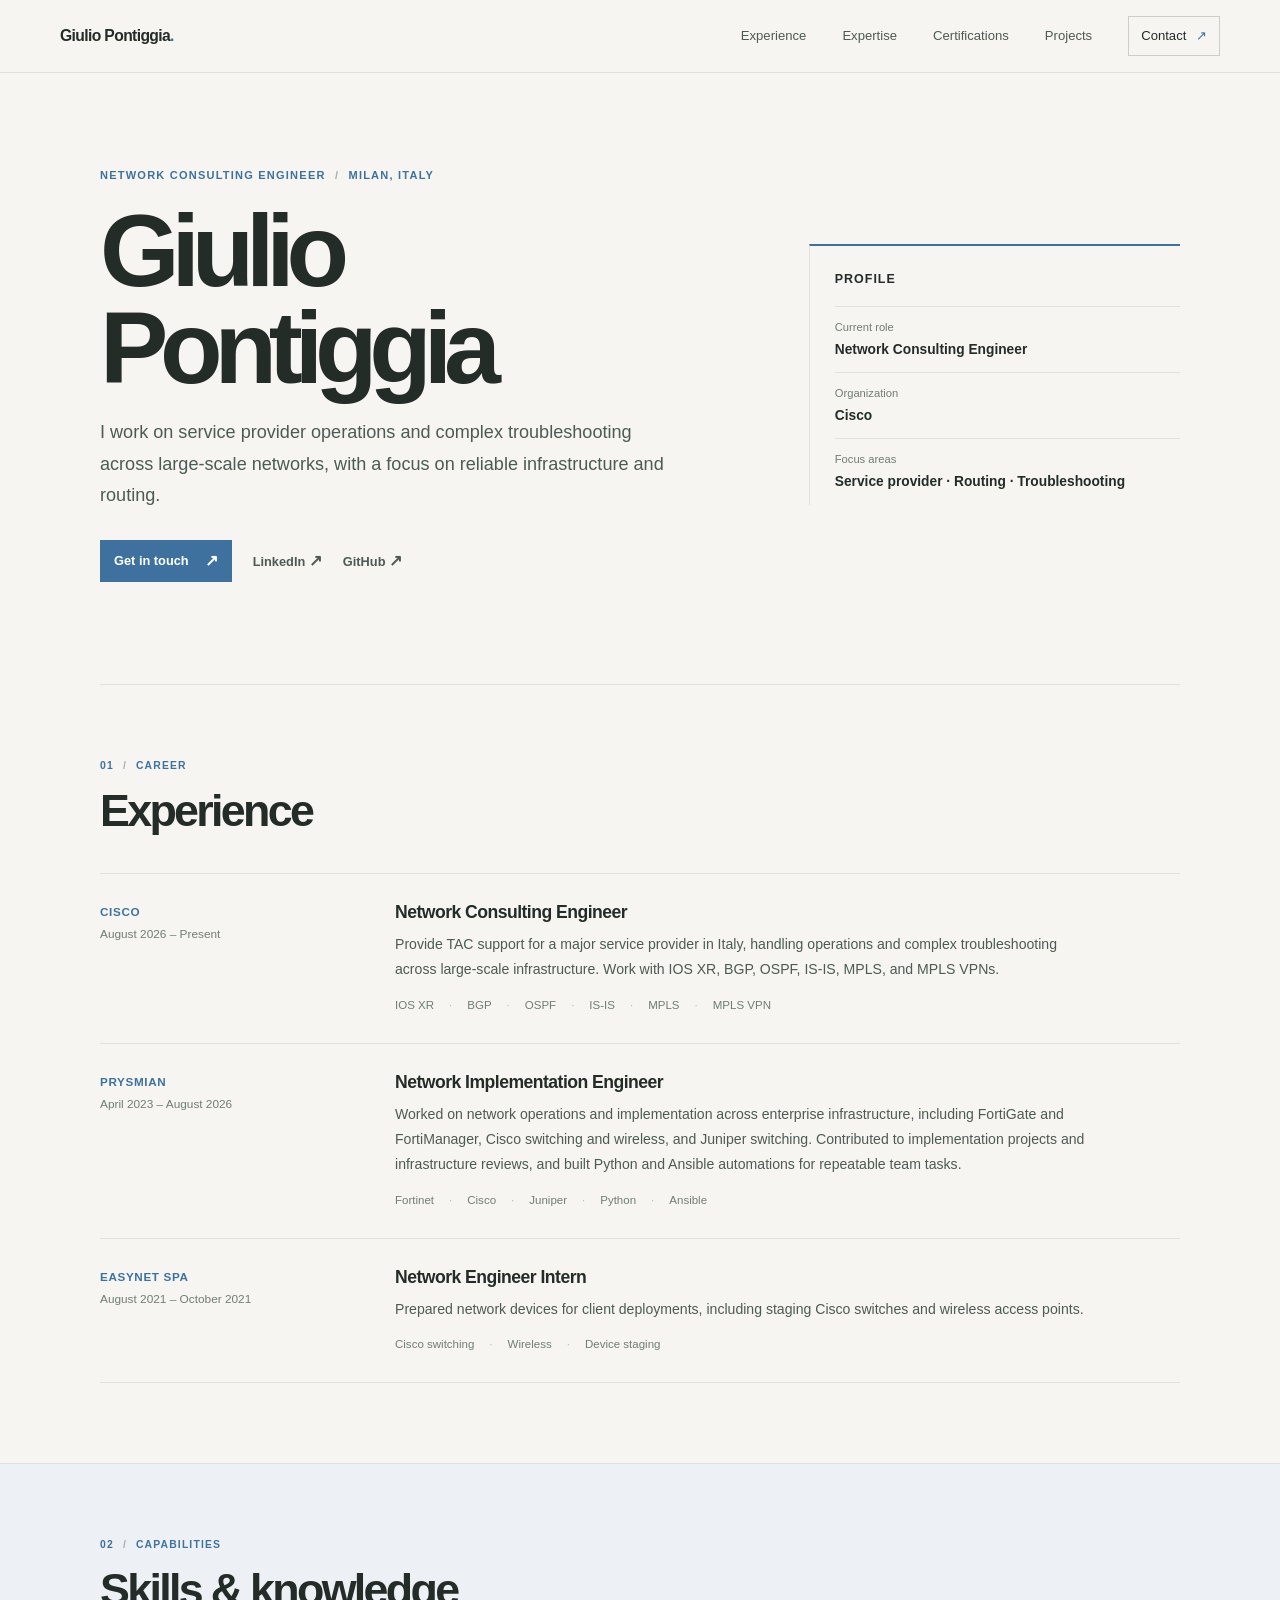
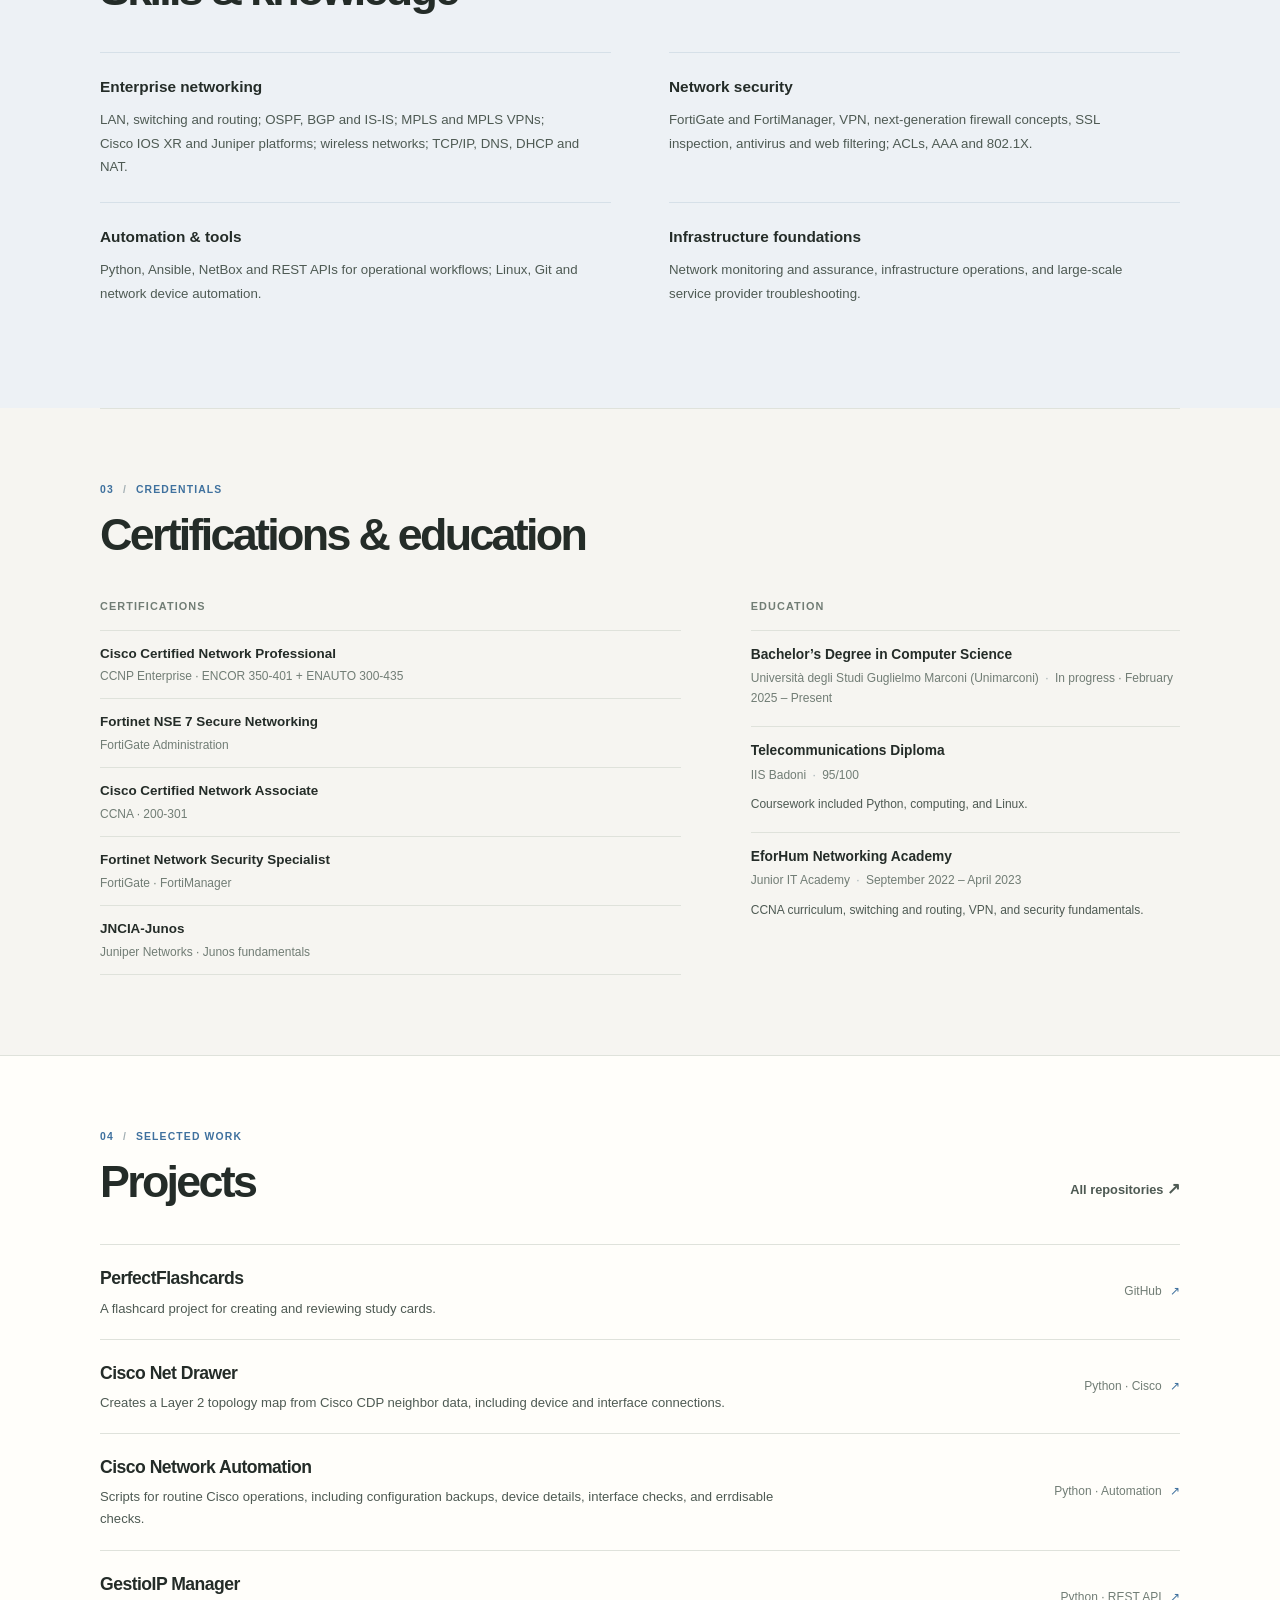
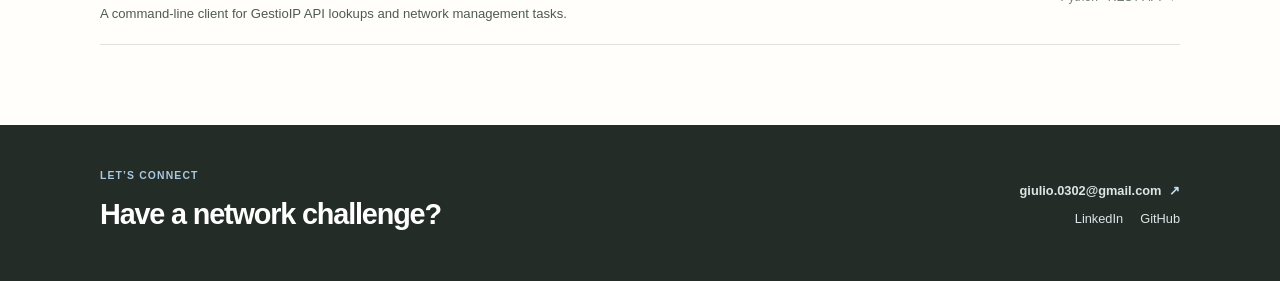
==== index.html @ cac80516 "Renew of the webiste, complete redesign and update of new projects, experience and certifications" ====
<!doctype html>
<html lang="en">
<head>
  <meta charset="utf-8">
  <meta name="viewport" content="width=device-width, initial-scale=1">
  <meta name="theme-color" content="#f6f5f1">
  <meta name="description" content="Giulio Pontiggia is a Network Consulting Engineer at Cisco in Milan, Italy, focused on service provider operations and complex troubleshooting.">
  <title>Giulio Pontiggia — Network Consulting Engineer</title>
  <link rel="stylesheet" href="style.css">
  <script src="script.js" defer></script>
</head>
<body>
  <a class="skip-link" href="#main">Skip to content</a>
  <header class="site-header">
    <div class="header-inner">
      <a class="wordmark" href="#top" aria-label="Giulio Pontiggia, home">Giulio Pontiggia<span>.</span></a>
      <button class="menu-toggle" type="button" aria-label="Open navigation" aria-expanded="false" aria-controls="site-nav">
        <span></span><span></span>
      </button>
      <nav class="site-nav" id="site-nav" aria-label="Main navigation">
        <a href="#experience">Experience</a>
        <a href="#expertise">Expertise</a>
        <a href="#certifications">Certifications</a>
        <a href="#projects">Projects</a>
        <a class="nav-contact" href="mailto:giulio.0302@gmail.com">Contact <span aria-hidden="true">↗</span></a>
      </nav>
    </div>
  </header>

  <main id="main">
    <section class="hero page-width" id="top" aria-labelledby="hero-title">
      <div class="hero-main">
        <p class="eyebrow">NETWORK CONSULTING ENGINEER <span>/</span> MILAN, ITALY</p>
        <h1 id="hero-title">Giulio<br>Pontiggia</h1>
        <p class="hero-summary">I work on service provider operations and complex troubleshooting across large-scale networks, with a focus on reliable infrastructure and routing.</p>
        <div class="hero-links" aria-label="Contact and profiles">
          <a class="button button-primary" href="mailto:giulio.0302@gmail.com">Get in touch <span aria-hidden="true">↗</span></a>
          <a class="text-link" href="https://www.linkedin.com/in/giulio-pontiggia-265128235/" target="_blank" rel="noreferrer">LinkedIn <span aria-hidden="true">↗</span></a>
          <a class="text-link" href="https://github.com/GiulioPontiggia" target="_blank" rel="noreferrer">GitHub <span aria-hidden="true">↗</span></a>
        </div>
      </div>
      <aside class="profile-facts" aria-label="Profile at a glance">
        <h2>Profile</h2>
        <dl>
          <div><dt>Current role</dt><dd>Network Consulting Engineer</dd></div>
          <div><dt>Organization</dt><dd>Cisco</dd></div>
          <div><dt>Focus areas</dt><dd>Service provider · Routing · Troubleshooting</dd></div>
        </dl>
      </aside>
    </section>

    <section class="content-section page-width" id="experience" aria-labelledby="experience-title">
      <div class="section-heading">
        <p class="section-kicker">01 <span>/</span> CAREER</p>
        <h2 id="experience-title">Experience</h2>
      </div>
      <div class="experience-list">
        <article class="experience-item">
          <div class="experience-meta"><span>CISCO</span><span>August 2026 – Present</span></div>
          <div class="experience-copy">
            <h3>Network Consulting Engineer</h3>
            <p>Provide TAC support for a major service provider in Italy, handling operations and complex troubleshooting across large-scale infrastructure. Work with IOS XR, BGP, OSPF, IS-IS, MPLS, and MPLS VPNs.</p>
            <ul class="inline-tags" aria-label="Technologies"><li>IOS XR</li><li>BGP</li><li>OSPF</li><li>IS-IS</li><li>MPLS</li><li>MPLS VPN</li></ul>
          </div>
        </article>
        <article class="experience-item">
          <div class="experience-meta"><span>PRYSMIAN</span><span>April 2023 – August 2026</span></div>
          <div class="experience-copy">
            <h3>Network Implementation Engineer</h3>
            <p>Worked on network operations and implementation across enterprise infrastructure, including FortiGate and FortiManager, Cisco switching and wireless, and Juniper switching. Contributed to implementation projects and infrastructure reviews, and built Python and Ansible automations for repeatable team tasks.</p>
            <ul class="inline-tags" aria-label="Technologies"><li>Fortinet</li><li>Cisco</li><li>Juniper</li><li>Python</li><li>Ansible</li></ul>
          </div>
        </article>
        <article class="experience-item">
          <div class="experience-meta"><span>EASYNET SPA</span><span>August 2021 – October 2021</span></div>
          <div class="experience-copy">
            <h3>Network Engineer Intern</h3>
            <p>Prepared network devices for client deployments, including staging Cisco switches and wireless access points.</p>
            <ul class="inline-tags" aria-label="Technologies"><li>Cisco switching</li><li>Wireless</li><li>Device staging</li></ul>
          </div>
        </article>
      </div>
    </section>

    <section class="content-section expertise-section" id="expertise" aria-labelledby="expertise-title">
      <div class="page-width">
        <div class="section-heading">
          <p class="section-kicker">02 <span>/</span> CAPABILITIES</p>
          <h2 id="expertise-title">Skills &amp; knowledge</h2>
        </div>
        <div class="expertise-list">
          <article class="expertise-item">
            <h3>Enterprise networking</h3>
            <p>LAN, switching and routing; OSPF, BGP and IS-IS; MPLS and MPLS VPNs; Cisco IOS XR and Juniper platforms; wireless networks; TCP/IP, DNS, DHCP and NAT.</p>
          </article>
          <article class="expertise-item">
            <h3>Network security</h3>
            <p>FortiGate and FortiManager, VPN, next-generation firewall concepts, SSL inspection, antivirus and web filtering; ACLs, AAA and 802.1X.</p>
          </article>
          <article class="expertise-item">
            <h3>Automation &amp; tools</h3>
            <p>Python, Ansible, NetBox and REST APIs for operational workflows; Linux, Git and network device automation.</p>
          </article>
          <article class="expertise-item">
            <h3>Infrastructure foundations</h3>
            <p>Network monitoring and assurance, infrastructure operations, and large-scale service provider troubleshooting.</p>
          </article>
        </div>
      </div>
    </section>

    <section class="content-section page-width credentials-section" id="certifications" aria-labelledby="certifications-title">
      <div class="section-heading">
        <p class="section-kicker">03 <span>/</span> CREDENTIALS</p>
        <h2 id="certifications-title">Certifications &amp; education</h2>
      </div>
      <div class="credentials-grid">
        <div class="credential-column">
          <h3 class="subsection-title">Certifications</h3>
          <ul class="credential-list">
            <li><span class="credential-name">Cisco Certified Network Professional</span><span class="credential-detail">CCNP Enterprise · ENCOR 350-401 + ENAUTO 300-435</span></li>
            <li><span class="credential-name">Fortinet NSE 7 Secure Networking</span><span class="credential-detail">FortiGate Administration</span></li>
            <li><span class="credential-name">Cisco Certified Network Associate</span><span class="credential-detail">CCNA · 200-301</span></li>
            <li><span class="credential-name">Fortinet Network Security Specialist</span><span class="credential-detail">FortiGate · FortiManager</span></li>
            <li><span class="credential-name">JNCIA-Junos</span><span class="credential-detail">Juniper Networks · Junos fundamentals</span></li>
          </ul>
        </div>
        <div class="credential-column education-column">
          <h3 class="subsection-title">Education</h3>
          <article class="education-item">
            <h4>Bachelor’s Degree in Computer Science</h4>
            <p>Università degli Studi Guglielmo Marconi (Unimarconi) <span>·</span> In progress · February 2025 – Present</p>
          </article>
          <article class="education-item">
            <h4>Telecommunications Diploma</h4>
            <p>IIS Badoni <span>·</span> 95/100</p>
            <p class="education-detail">Coursework included Python, computing, and Linux.</p>
          </article>
          <article class="education-item">
            <h4>EforHum Networking Academy</h4>
            <p>Junior IT Academy <span>·</span> September 2022 – April 2023</p>
            <p class="education-detail">CCNA curriculum, switching and routing, VPN, and security fundamentals.</p>
          </article>
        </div>
      </div>
    </section>

    <section class="content-section projects-section" id="projects" aria-labelledby="projects-title">
      <div class="page-width">
        <div class="section-heading section-heading-row">
          <div>
            <p class="section-kicker">04 <span>/</span> SELECTED WORK</p>
            <h2 id="projects-title">Projects</h2>
          </div>
          <a class="text-link" href="https://github.com/GiulioPontiggia?tab=repositories" target="_blank" rel="noreferrer">All repositories <span aria-hidden="true">↗</span></a>
        </div>
        <div class="project-list">
          <article class="project-item">
            <div><h3>PerfectFlashcards</h3><p>A flashcard project for creating and reviewing study cards.</p></div>
            <a href="https://github.com/GiulioPontiggia/PerfectFlashcards" target="_blank" rel="noreferrer" aria-label="View PerfectFlashcards on GitHub">GitHub <span aria-hidden="true">↗</span></a>
          </article>
          <article class="project-item">
            <div><h3>Cisco Net Drawer</h3><p>Creates a Layer 2 topology map from Cisco CDP neighbor data, including device and interface connections.</p></div>
            <a href="https://github.com/GiulioPontiggia/Cisco_net_drawer" target="_blank" rel="noreferrer" aria-label="View Cisco Net Drawer on GitHub">Python · Cisco <span aria-hidden="true">↗</span></a>
          </article>
          <article class="project-item">
            <div><h3>Cisco Network Automation</h3><p>Scripts for routine Cisco operations, including configuration backups, device details, interface checks, and errdisable checks.</p></div>
            <a href="https://github.com/GiulioPontiggia/cisco-network-automation" target="_blank" rel="noreferrer" aria-label="View Cisco Network Automation on GitHub">Python · Automation <span aria-hidden="true">↗</span></a>
          </article>
          <article class="project-item">
            <div><h3>GestioIP Manager</h3><p>A command-line client for GestioIP API lookups and network management tasks.</p></div>
            <a href="https://github.com/GiulioPontiggia/GestioIP_manager" target="_blank" rel="noreferrer" aria-label="View GestioIP Manager on GitHub">Python · REST API <span aria-hidden="true">↗</span></a>
          </article>
        </div>
      </div>
    </section>

    <section class="contact-section" id="contact" aria-labelledby="contact-title">
      <div class="page-width contact-inner">
        <div><p class="section-kicker">LET’S CONNECT</p><h2 id="contact-title">Have a network challenge?</h2></div>
        <div class="contact-links">
          <a class="contact-email" href="mailto:giulio.0302@gmail.com">giulio.0302@gmail.com <span aria-hidden="true">↗</span></a>
          <div><a href="https://www.linkedin.com/in/giulio-pontiggia-265128235/" target="_blank" rel="noreferrer">LinkedIn</a><a href="https://github.com/GiulioPontiggia" target="_blank" rel="noreferrer">GitHub</a></div>
        </div>
      </div>
    </section>
  </main>

</body>
</html>
---- style.css ----
:root {
  color-scheme: light;
  --paper: #f6f5f1;
  --surface: #fffefa;
  --ink: #242c28;
  --body: #4e5a53;
  --muted: #717d75;
  --quiet: #89938c;
  --line: #dfe2db;
  --accent: #3f719e;
  --accent-dark: #2d587f;
  --sans: Inter, "Segoe UI", Roboto, Helvetica, Arial, sans-serif;
  --page-width: 1080px;
}

*, *::before, *::after { box-sizing: border-box; }
html { scroll-behavior: smooth; scroll-padding-top: 90px; }
body { margin: 0; background: var(--paper); color: var(--ink); font-family: var(--sans); font-size: 16px; line-height: 1.65; -webkit-font-smoothing: antialiased; }
::selection { background: #d8e7f2; color: var(--ink); }
a { color: inherit; text-decoration: none; }
button { color: inherit; font: inherit; }
.page-width { width: min(var(--page-width), calc(100% - 64px)); margin-inline: auto; }
.skip-link { position: fixed; z-index: 20; top: 12px; left: 12px; padding: 10px 14px; transform: translateY(-160%); background: var(--ink); color: white; }
.skip-link:focus { transform: translateY(0); }
:focus-visible { outline: 3px solid #83aeca; outline-offset: 3px; }

.site-header { position: sticky; z-index: 10; top: 0; border-bottom: 1px solid var(--line); background: rgba(246, 245, 241, .96); }
.header-inner { display: flex; width: min(1160px, calc(100% - 64px)); height: 72px; align-items: center; justify-content: space-between; margin-inline: auto; }
.wordmark { font-size: .98rem; font-weight: 700; letter-spacing: -.04em; }
.wordmark span { color: var(--accent); }
.site-nav { display: flex; align-items: center; gap: clamp(20px, 3vw, 36px); color: var(--body); font-size: .82rem; }
.site-nav a, .text-link, .contact-links a { transition: color .15s ease; }
.site-nav a:hover, .text-link:hover, .contact-links a:hover { color: var(--accent); }
.site-nav .nav-contact { padding: 8px 12px; border: 1px solid #c8d0c8; color: var(--ink); }
.nav-contact span { margin-left: 6px; color: var(--accent); }
.menu-toggle { display: none; }

.hero { display: grid; grid-template-columns: minmax(0, 1.25fr) minmax(250px, .75fr); gap: 90px; align-items: center; padding-block: 94px 102px; }
.hero-main { max-width: 650px; }
.eyebrow, .section-kicker { margin: 0; color: var(--accent); font-size: .69rem; font-weight: 700; letter-spacing: .11em; line-height: 1.5; }
.eyebrow span, .section-kicker span { padding-inline: 5px; color: #a2afb3; }
h1, h2, h3, h4, p { margin-top: 0; }
h1, h2, h3, h4 { color: var(--ink); }
.hero h1 { margin: 18px 0 21px; font-size: clamp(3.8rem, 8vw, 6.5rem); font-weight: 650; letter-spacing: -.08em; line-height: .95; }
.hero-summary { max-width: 570px; margin-bottom: 28px; color: var(--body); font-size: 1.13rem; line-height: 1.75; }
.hero-links { display: flex; flex-wrap: wrap; align-items: center; gap: 21px; }
.button { display: inline-flex; min-height: 42px; align-items: center; gap: 16px; padding: 0 14px; font-size: .8rem; font-weight: 650; }
.button-primary { background: var(--accent); color: white; }
.button-primary:hover { background: var(--accent-dark); }
.button-primary span, .text-link span { font-size: 1rem; }
.text-link { color: var(--body); font-size: .8rem; font-weight: 600; }
.profile-facts { padding: 23px 0 0 25px; border-top: 2px solid var(--accent); border-left: 1px solid var(--line); }
.profile-facts h2 { margin-bottom: 16px; font-size: .78rem; font-weight: 700; letter-spacing: .08em; text-transform: uppercase; }
.profile-facts dl { margin: 0; }
.profile-facts dl > div { padding-block: 11px; border-top: 1px solid var(--line); }
.profile-facts dt { color: var(--muted); font-size: .7rem; }
.profile-facts dd { margin: 2px 0 0; color: var(--ink); font-size: .86rem; font-weight: 600; }

.content-section { padding-block: 73px 80px; border-top: 1px solid var(--line); }
.section-heading { margin-bottom: 37px; }
.section-kicker { margin-bottom: 11px; font-size: .65rem; }
.section-heading h2 { margin-bottom: 0; font-size: clamp(2rem, 4vw, 2.8rem); font-weight: 620; letter-spacing: -.06em; line-height: 1.15; }
.experience-item { display: grid; grid-template-columns: 245px minmax(0, 1fr); gap: 50px; padding-block: 24px 28px; border-top: 1px solid var(--line); }
.experience-item:last-child { border-bottom: 1px solid var(--line); }
.experience-meta { display: flex; flex-direction: column; gap: 4px; padding-top: 4px; color: var(--accent); font-size: .73rem; font-weight: 700; letter-spacing: .055em; }
.experience-meta span + span { color: var(--muted); font-size: .74rem; font-weight: 450; letter-spacing: 0; }
.experience-copy h3, .project-item h3 { margin: 0 0 5px; font-size: 1.1rem; font-weight: 650; letter-spacing: -.03em; }
.experience-copy p { max-width: 690px; margin-bottom: 10px; color: var(--body); font-size: .88rem; line-height: 1.8; }
.experience-copy .experience-context { margin-bottom: 9px; color: var(--muted); font-size: .77rem; }
.inline-tags { display: flex; flex-wrap: wrap; gap: 7px 15px; margin: 13px 0 0; padding: 0; list-style: none; color: var(--muted); font-size: .72rem; }
.inline-tags li + li::before { padding-right: 15px; color: #b2bdc0; content: "·"; }

.expertise-section { background: #edf1f5; }
.expertise-list { display: grid; grid-template-columns: repeat(2, minmax(0, 1fr)); column-gap: 58px; }
.expertise-item { padding: 21px 0 23px; border-top: 1px solid #d6e0e8; }
.expertise-item h3 { margin-bottom: 8px; font-size: .96rem; font-weight: 650; }
.expertise-item p { max-width: 480px; margin: 0; color: var(--body); font-size: .83rem; line-height: 1.8; }
.credentials-grid { display: grid; grid-template-columns: 1.15fr .85fr; gap: 70px; }
.subsection-title { margin-bottom: 14px; color: var(--muted); font-size: .68rem; font-weight: 700; letter-spacing: .1em; text-transform: uppercase; }
.credential-list { margin: 0; padding: 0; border-top: 1px solid var(--line); list-style: none; }
.credential-list li { display: grid; gap: 2px; padding: 12px 0; border-bottom: 1px solid var(--line); }
.credential-name { font-size: .84rem; font-weight: 650; }
.credential-detail { color: var(--muted); font-size: .75rem; }
.education-item { padding: 13px 0 17px; border-top: 1px solid var(--line); }
.education-item h4 { margin: 0 0 3px; font-size: .86rem; font-weight: 650; }
.education-item p { margin: 0; color: var(--muted); font-size: .75rem; }
.education-item p span { padding-inline: 3px; color: #a2afb3; }
.education-item .education-detail { margin-top: 9px; color: var(--body); line-height: 1.7; }

.projects-section { background: var(--surface); }
.section-heading-row { display: flex; align-items: end; justify-content: space-between; gap: 25px; }
.section-heading-row > .text-link { margin-bottom: 5px; }
.project-item { display: grid; grid-template-columns: minmax(0, 1fr) 180px; gap: 36px; align-items: center; padding-block: 19px; border-top: 1px solid var(--line); }
.project-item:last-child { border-bottom: 1px solid var(--line); }
.project-item h3 { margin-bottom: 4px; }
.project-item p { max-width: 690px; margin: 0; color: var(--body); font-size: .82rem; line-height: 1.7; }
.project-item > a { color: var(--muted); font-size: .75rem; text-align: right; }
.project-item > a span { padding-left: 5px; color: var(--accent); }
.project-item > a:hover { color: var(--accent); }

.contact-section { padding-block: 43px; background: var(--ink); color: #fff; }
.contact-inner { display: flex; align-items: center; justify-content: space-between; gap: 35px; }
.contact-section .section-kicker { margin-bottom: 7px; color: #a9c9e0; }
.contact-inner h2 { margin: 0; color: white; font-size: clamp(1.35rem, 3vw, 1.8rem); font-weight: 550; letter-spacing: -.04em; }
.contact-links { text-align: right; }
.contact-links a { color: #dce5e7; font-size: .8rem; }
.contact-links a:hover { color: #c1def2; }
.contact-email { display: inline-block; margin-bottom: 7px; font-weight: 650; }
.contact-email span { padding-left: 4px; color: #c1def2; }
.contact-links > div { display: flex; justify-content: end; gap: 17px; }
.site-footer { display: flex; min-height: 74px; align-items: center; justify-content: space-between; gap: 20px; color: var(--muted); }
.site-footer p { margin: 0; font-size: .72rem; }
.site-footer > span { font-size: .68rem; }

@media (max-width: 800px) {
  .hero { gap: 44px; }
  .experience-item { grid-template-columns: 180px minmax(0, 1fr); gap: 28px; }
  .credentials-grid { gap: 40px; }
}
@media (max-width: 620px) {
  html { scroll-padding-top: 70px; }
  .page-width { width: calc(100% - 40px); }
  .header-inner { width: calc(100% - 40px); height: 64px; }
  .menu-toggle { display: flex; width: 40px; height: 40px; flex-direction: column; align-items: center; justify-content: center; gap: 5px; border: 1px solid var(--line); background: transparent; cursor: pointer; }
  .menu-toggle span { display: block; width: 15px; height: 1px; background: currentColor; transition: transform .15s ease; }
  .menu-toggle[aria-expanded="true"] span:first-child { transform: translateY(3px) rotate(45deg); }
  .menu-toggle[aria-expanded="true"] span:last-child { transform: translateY(-3px) rotate(-45deg); }
  .site-nav { position: absolute; top: 63px; right: 0; left: 0; display: none; align-items: stretch; gap: 0; padding: 8px 20px 17px; border-bottom: 1px solid var(--line); background: var(--paper); }
  .site-nav.is-open { display: flex; flex-direction: column; }
  .site-nav a { padding-block: 10px; }
  .site-nav .nav-contact { align-self: flex-start; margin-top: 6px; padding: 7px 10px; }
  .hero { grid-template-columns: 1fr; gap: 46px; padding-block: 65px 66px; }
  .hero h1 { font-size: clamp(3.4rem, 16vw, 5.2rem); }
  .hero-summary { font-size: 1rem; }
  .profile-facts { padding-top: 17px; }
  .content-section { padding-block: 56px 61px; }
  .section-heading { margin-bottom: 26px; }
  .section-heading h2 { font-size: 2.1rem; }
  .experience-item { grid-template-columns: 1fr; gap: 12px; padding-block: 19px 23px; }
  .experience-meta { flex-direction: row; justify-content: space-between; }
  .expertise-list, .credentials-grid { grid-template-columns: 1fr; gap: 26px; }
  .expertise-list { column-gap: 0; }
  .education-column { padding-top: 4px; }
  .project-item { grid-template-columns: 1fr; gap: 8px; }
  .project-item > a { text-align: left; }
  .section-heading-row { align-items: start; flex-direction: column; gap: 12px; }
  .contact-inner { align-items: start; flex-direction: column; gap: 22px; }
  .contact-links { text-align: left; }
  .contact-links > div { justify-content: start; }
  .site-footer { flex-wrap: wrap; padding-block: 18px; }
  .site-footer p { order: 3; width: 100%; }
}
@media (prefers-reduced-motion: reduce) {
  *, *::before, *::after { scroll-behavior: auto !important; transition-duration: .01ms !important; }
}
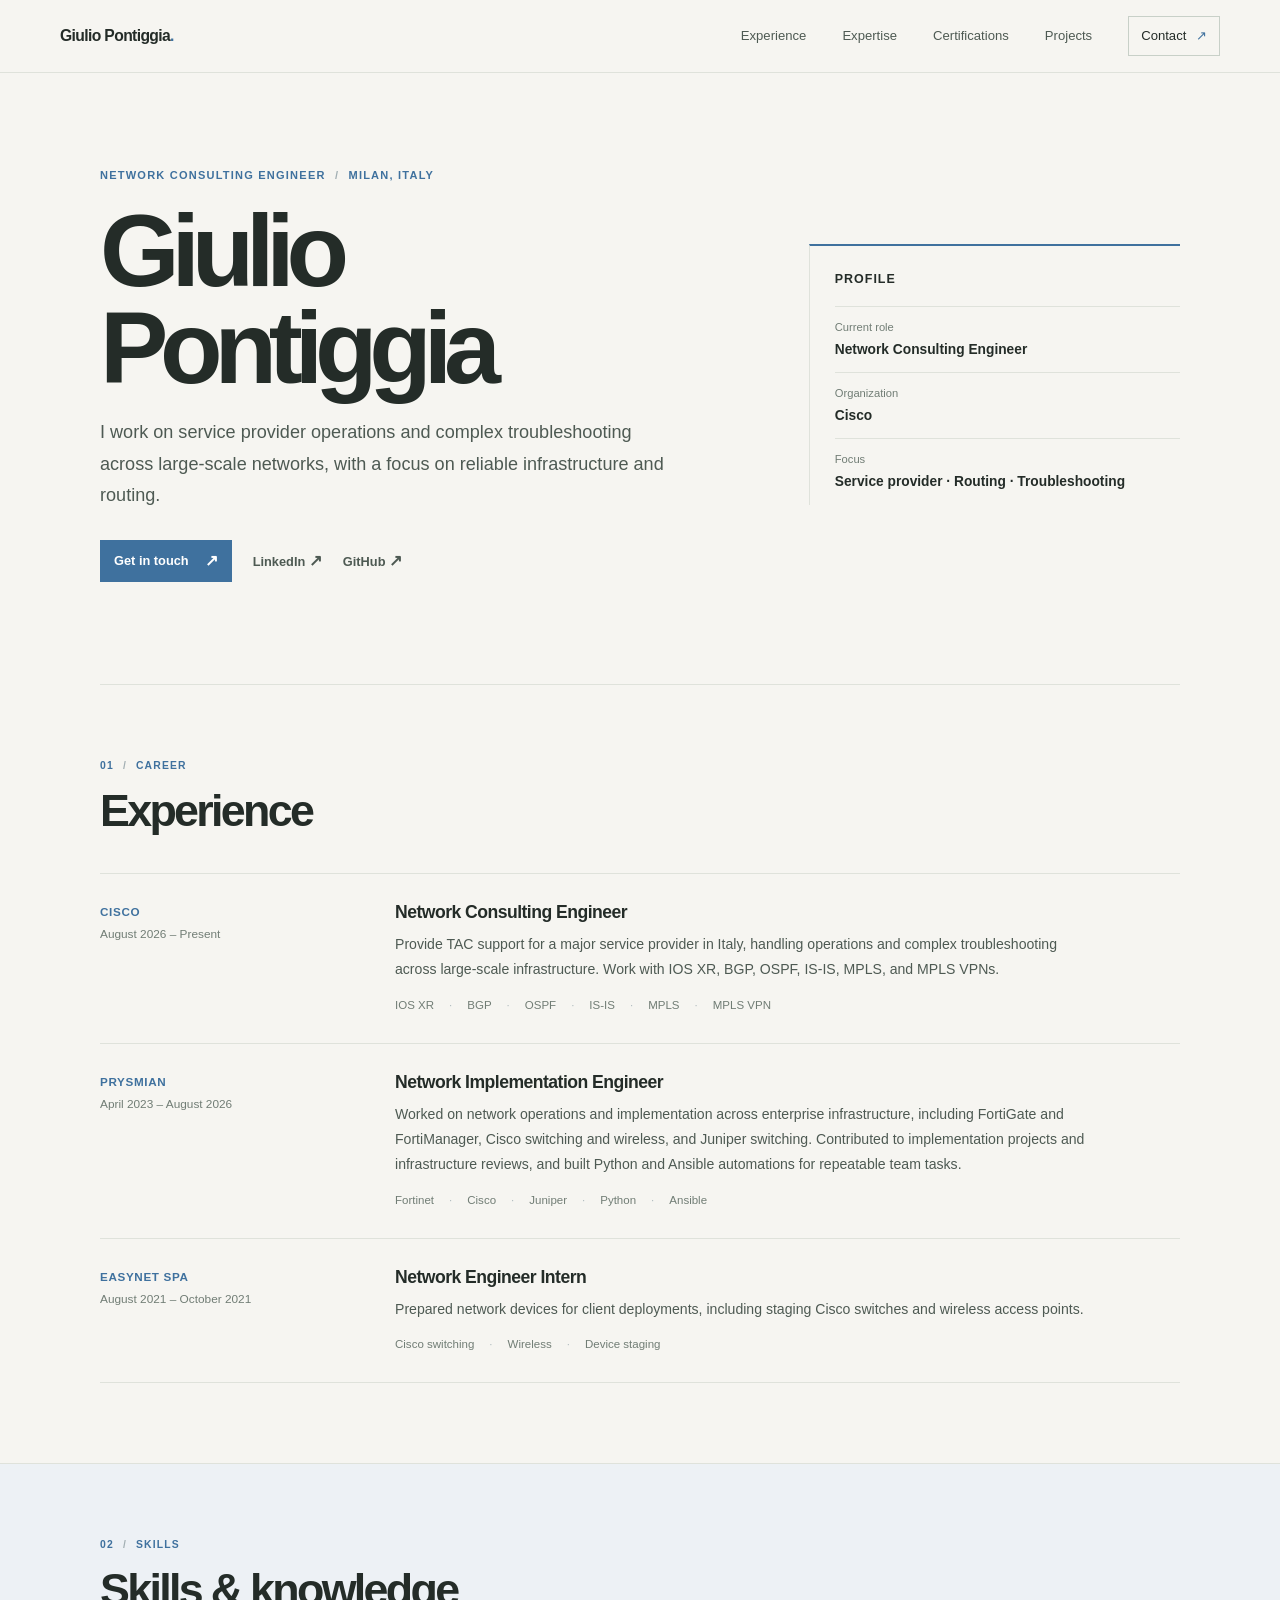
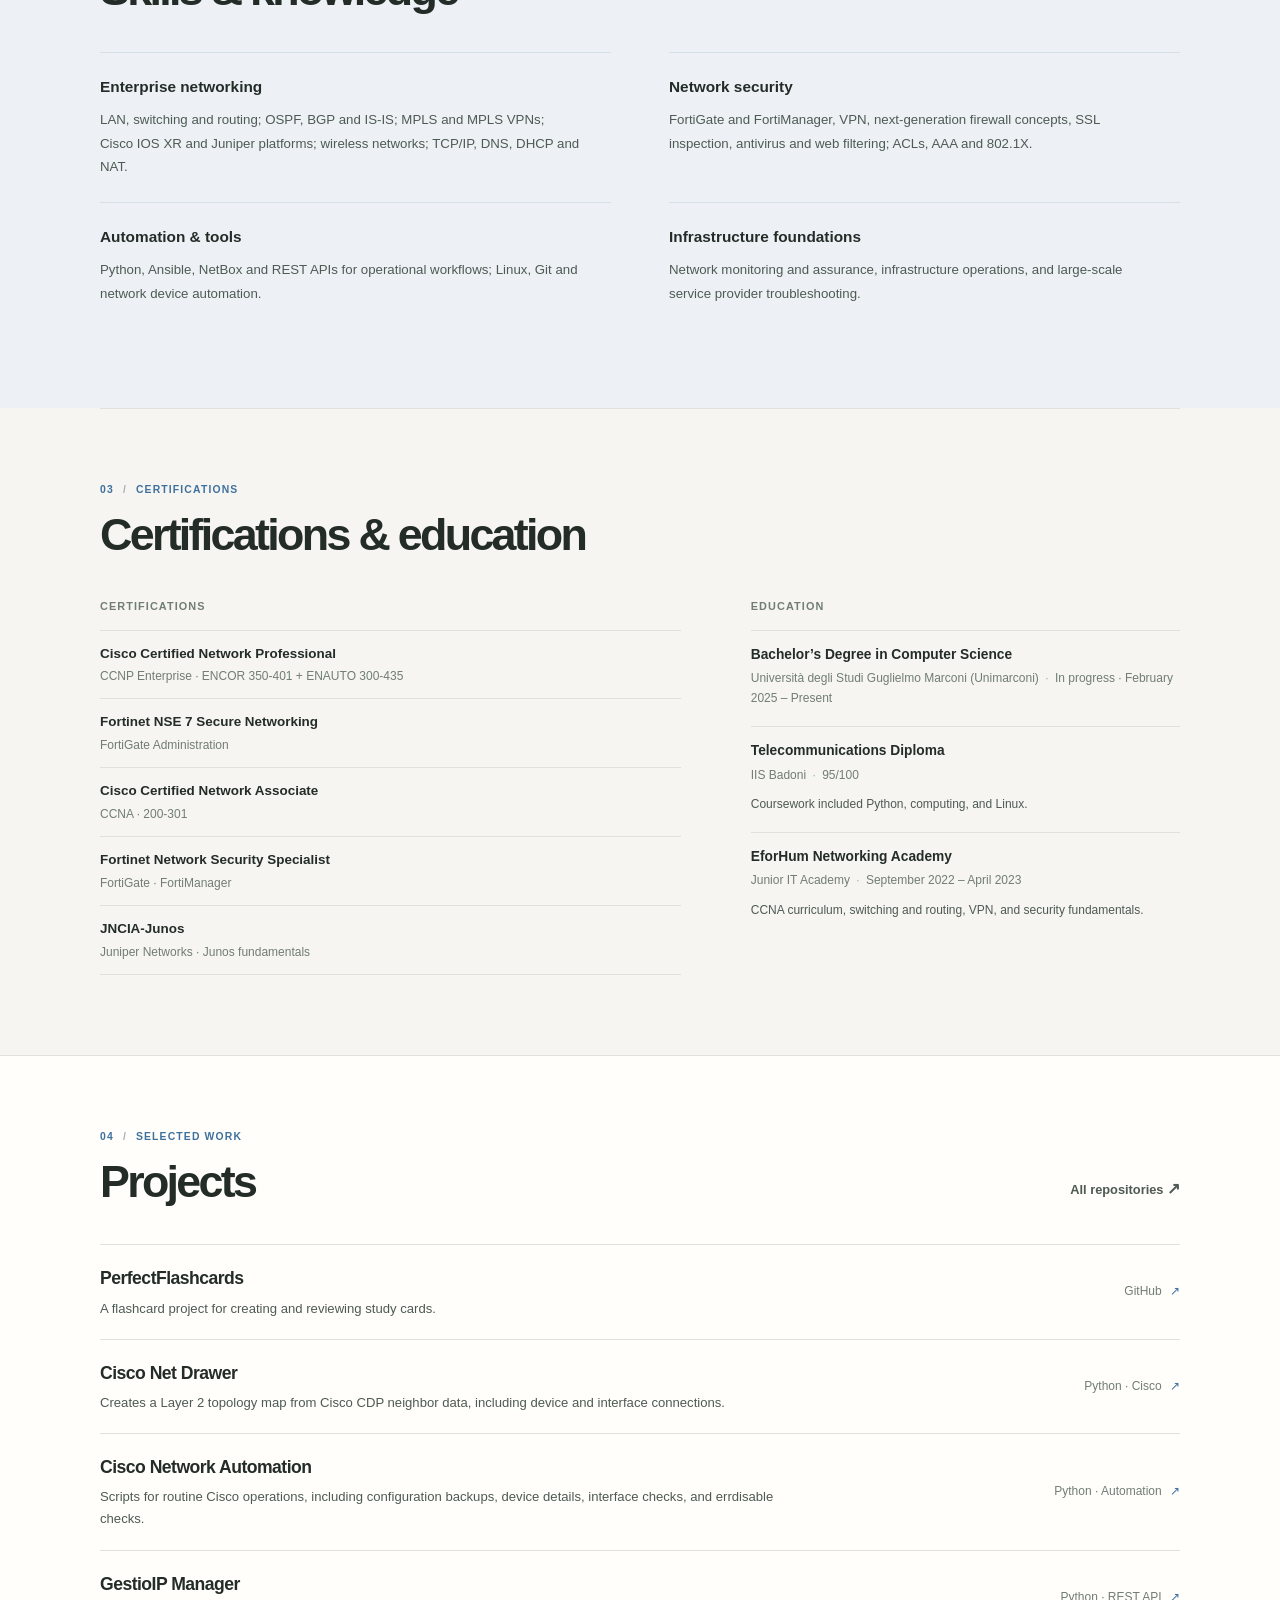
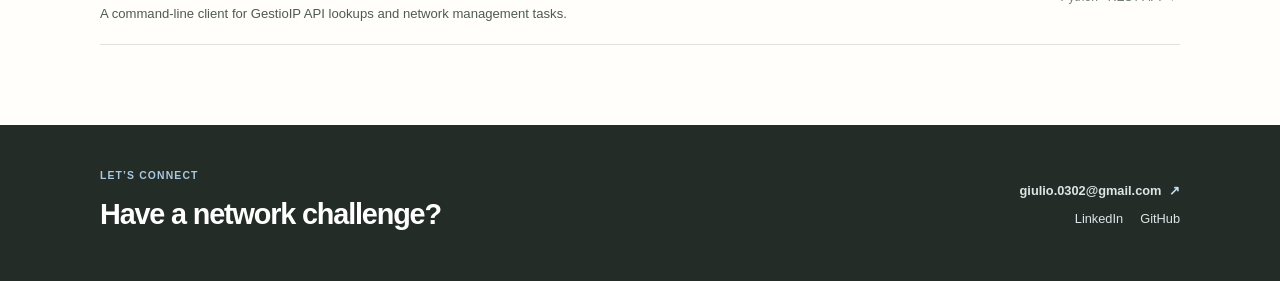
==== commit 4ec59331: "Added few minor fixes" ====
--- a/index.html
+++ b/index.html
@@ -44,7 +44,7 @@
         <dl>
           <div><dt>Current role</dt><dd>Network Consulting Engineer</dd></div>
           <div><dt>Organization</dt><dd>Cisco</dd></div>
-          <div><dt>Focus areas</dt><dd>Service provider · Routing · Troubleshooting</dd></div>
+          <div><dt>Focus</dt><dd>Service provider · Routing · Troubleshooting</dd></div>
         </dl>
       </aside>
     </section>
@@ -85,7 +85,7 @@
     <section class="content-section expertise-section" id="expertise" aria-labelledby="expertise-title">
       <div class="page-width">
         <div class="section-heading">
-          <p class="section-kicker">02 <span>/</span> CAPABILITIES</p>
+          <p class="section-kicker">02 <span>/</span> SKILLS</p>
           <h2 id="expertise-title">Skills &amp; knowledge</h2>
         </div>
         <div class="expertise-list">
@@ -111,7 +111,7 @@
 
     <section class="content-section page-width credentials-section" id="certifications" aria-labelledby="certifications-title">
       <div class="section-heading">
-        <p class="section-kicker">03 <span>/</span> CREDENTIALS</p>
+        <p class="section-kicker">03 <span>/</span> CERTIFICATIONS</p>
         <h2 id="certifications-title">Certifications &amp; education</h2>
       </div>
       <div class="credentials-grid">
